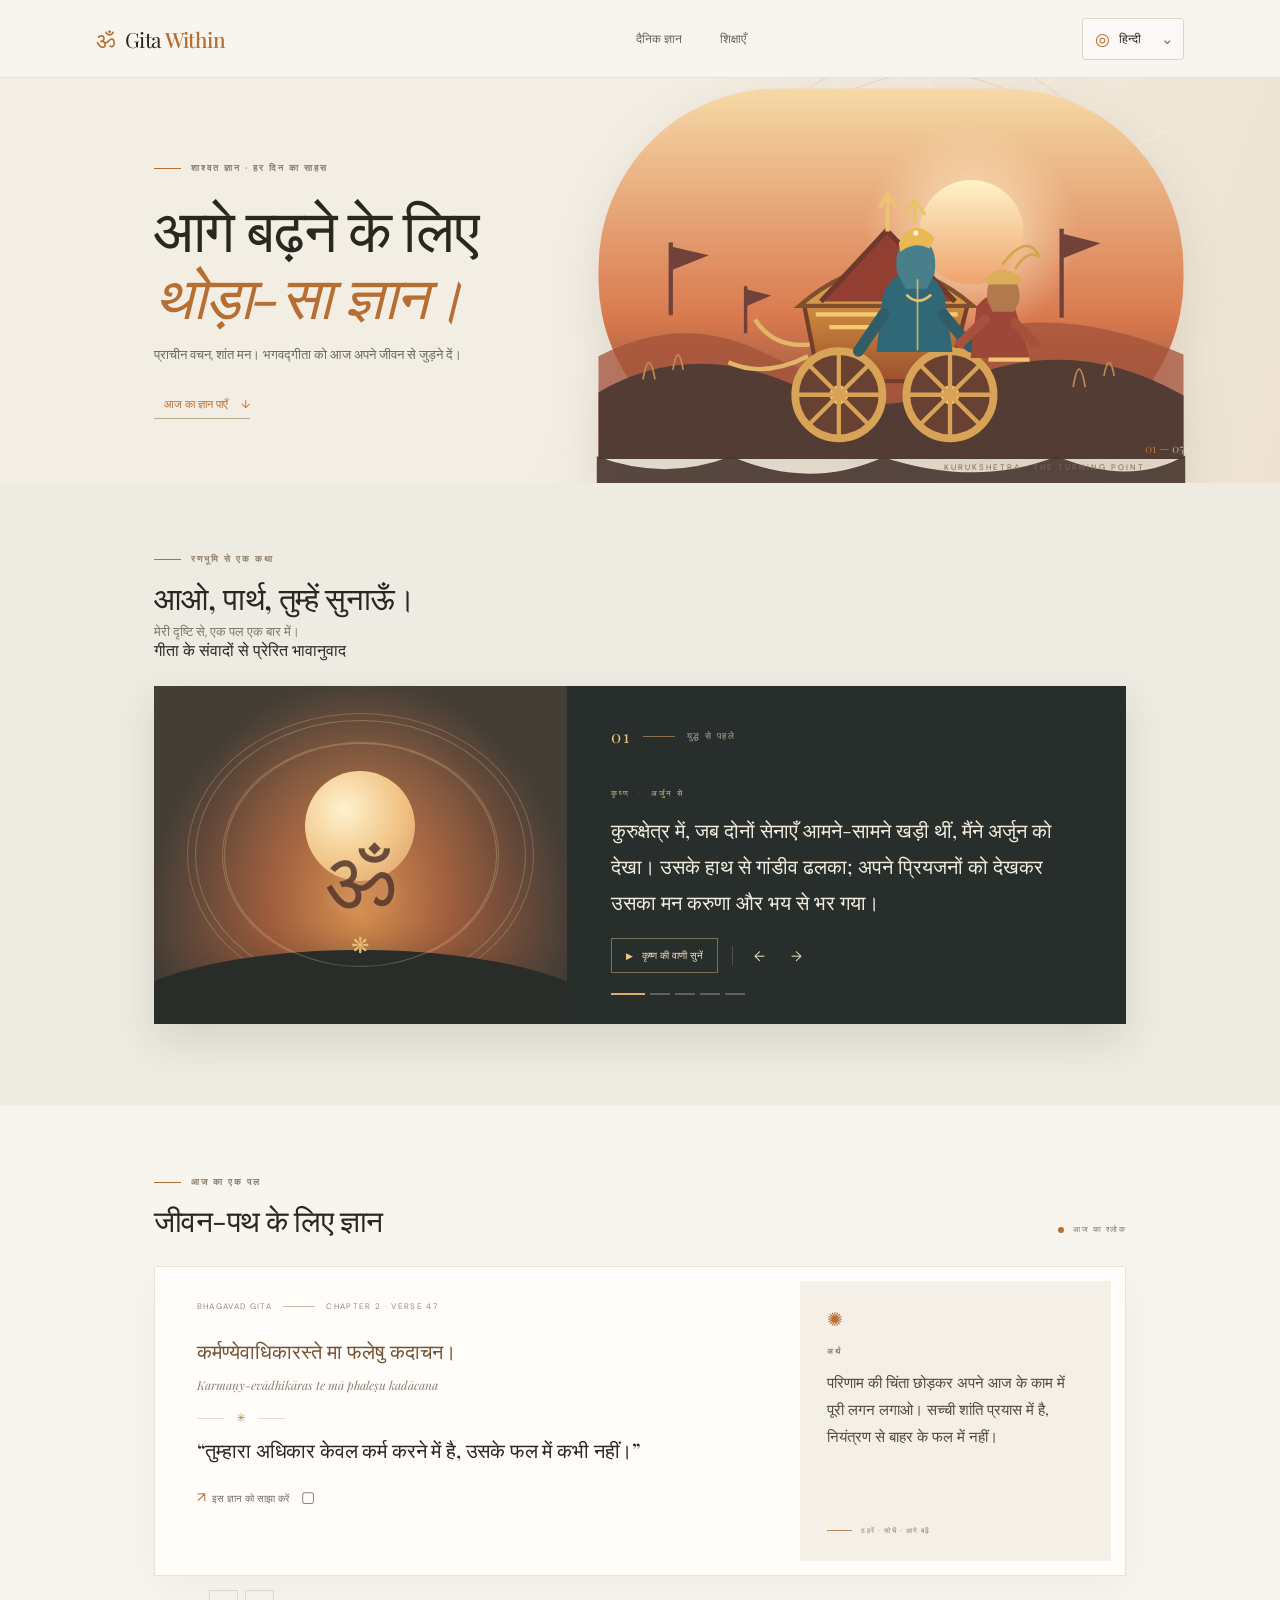
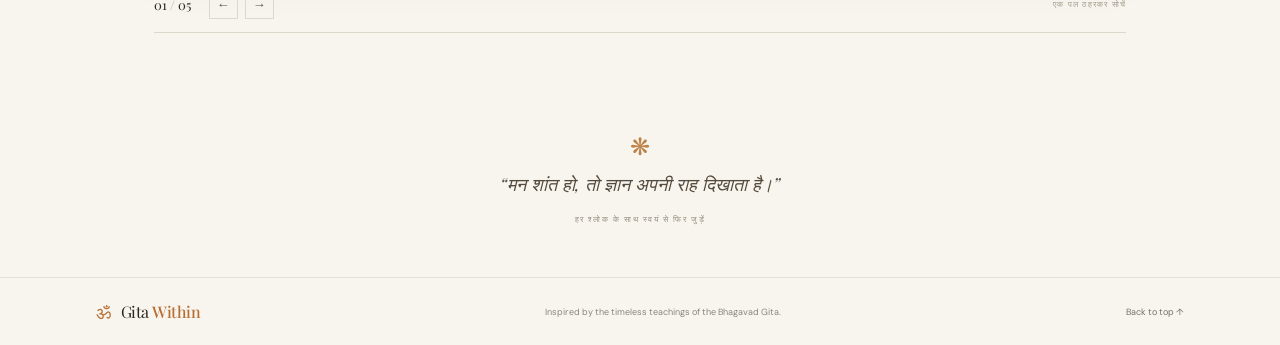
==== index.html @ e69adf7a "Gita First Commit" ====
<!doctype html>
<html lang="en">
<head>
  <meta charset="utf-8">
  <meta name="viewport" content="width=device-width, initial-scale=1">
  <meta name="theme-color" content="#f8f4ec">
  <meta name="description" content="Find timeless Bhagavad Gita wisdom and its meaning in five Indian languages.">
  <title>Gita Within — Wisdom for your day</title>
  <link rel="preconnect" href="https://fonts.googleapis.com">
  <link rel="preconnect" href="https://fonts.gstatic.com" crossorigin>
  <link href="https://fonts.googleapis.com/css2?family=DM+Sans:wght@400;500;600;700&family=Playfair+Display:wght@500;600;700&display=swap" rel="stylesheet">
  <link rel="stylesheet" href="styles.css">
  <link rel="stylesheet" href="story.css">
</head>
<body>
  <header class="topbar">
    <a class="brand" href="#home" aria-label="Gita Within home"><span class="brand-mark">ॐ</span><span>Gita <b>Within</b></span></a>
    <nav aria-label="Main navigation"><a id="nav-wisdom" href="#wisdom">Daily wisdom</a><a id="nav-teachings" href="#teachings">Teachings</a></nav>
    <label class="language-control"><span class="globe" aria-hidden="true">◎</span><span class="sr-only">Choose language</span><select id="language-select" aria-label="Choose your language"><option value="hi">हिन्दी</option><option value="bn">বাংলা</option><option value="ta">தமிழ்</option><option value="te">తెలుగు</option><option value="mr">मराठी</option></select><span class="chevron">⌄</span></label>
  </header>
  <main id="home">
    <section class="hero" aria-labelledby="hero-title">
      <div class="hero-copy"><div class="eyebrow"><span class="eyebrow-line"></span><span id="hero-eyebrow">TIMELESS WISDOM · EVERYDAY COURAGE</span></div><h1 id="hero-title">A little wisdom<br>for the <em>way forward.</em></h1><p id="hero-description">Ancient words. A clearer mind. Let the Bhagavad Gita meet you wherever you are today.</p><a class="hero-link" href="#wisdom"><span id="hero-cta">Find today’s wisdom</span> <span>↓</span></a></div>
      <div class="hero-art" aria-hidden="true">
        <svg class="battle-scene" viewBox="0 0 760 520" role="img" aria-label="An illustrated scene of Krishna guiding Arjuna's chariot on the battlefield">
          <defs><linearGradient id="sky" x2="0" y2="1"><stop stop-color="#f6d9a7"/><stop offset=".62" stop-color="#d9794e"/><stop offset="1" stop-color="#664339"/></linearGradient><linearGradient id="sunrise" x2="0" y2="1"><stop stop-color="#fff3c8"/><stop offset="1" stop-color="#eea36e"/></linearGradient><linearGradient id="cloth" x2="0" y2="1"><stop stop-color="#e2a345"/><stop offset="1" stop-color="#9c502d"/></linearGradient><radialGradient id="glow"><stop stop-color="#fff8dd" stop-opacity=".85"/><stop offset="1" stop-color="#ffe7bc" stop-opacity="0"/></radialGradient></defs>
          <circle cx="425" cy="235" r="218" fill="none" stroke="#bc8653" stroke-opacity=".25"/><circle cx="425" cy="235" r="245" fill="none" stroke="#bc8653" stroke-opacity=".22"/>
          <path class="rays" d="M426 190 80 66m349 141L185 5m250 212L296 0m138 220L424 0m7 212L568 20m-137 204L702 84" stroke="#fff1d5" stroke-opacity=".32" stroke-width="2"/>
          <rect x="38" y="35" width="684" height="433" rx="210" fill="url(#sky)"/><circle cx="474" cy="203" r="125" fill="url(#glow)"/><circle cx="474" cy="203" r="61" fill="url(#sunrise)"/>
          <path d="M38 348q100-53 198-2t190-7q129-64 296 7v122H38z" fill="#a5533a" opacity=".76"/><path d="M38 390q105-61 225-10t208-8q128-49 251 22v74H38z" fill="#533c34"/>
          <g class="distant-flags" fill="#70423a"><path d="M120 300v-85h5v85zm4-80 43 10-43 17zm453 83v-104h5v104zm5-98 43 11-43 17zM208 321v-55h4v55zm4-51 28 7-28 12z"/><path d="M90 375q7-39 14 0m21-11q6-35 12 0m456 20q7-42 14 0m22-13q6-31 12 0" stroke="#c08a57" stroke-width="2" fill="none"/></g>
          <!-- chariot -->
          <g class="chariot">
            <path d="M278 286q87-63 192 0l-23 91H296z" fill="url(#cloth)" stroke="#733e2a" stroke-width="5"/><path d="M273 289q100-88 203 0z" fill="#d69a4d" stroke="#80502e" stroke-width="5"/><path d="m298 284 77-83 80 83" fill="#923f31" stroke="#6f392e" stroke-width="6"/><path d="M376 202v-40m-9 12 9-15 10 15" stroke="#edc273" stroke-width="5" fill="none"/><path d="M292 299h166m-150 15h134" stroke="#f4cb74" stroke-width="5"/>
            <circle cx="319" cy="393" r="51" fill="#684133" stroke="#d9a357" stroke-width="9"/><circle cx="319" cy="393" r="11" fill="#e9c178"/><path d="M319 345v96m-48-48h96m-82-34 68 68m0-68-68 68" stroke="#d9a357" stroke-width="5"/>
            <circle cx="449" cy="393" r="51" fill="#684133" stroke="#d9a357" stroke-width="9"/><circle cx="449" cy="393" r="11" fill="#e9c178"/><path d="M449 345v96m-48-48h96m-82-34 68 68m0-68-68 68" stroke="#d9a357" stroke-width="5"/>
            <path d="M285 334q-42 5-64-29m62 43q-52 26-93 7" fill="none" stroke="#e3b568" stroke-width="5"/>
          </g>
          <!-- Krishna, the charioteer -->
          <g class="krishna-figure">
            <path d="M370 280q8-29 35-31 31 2 38 31l9 63h-89z" fill="#316877"/><path d="m372 298-30 44m99-43 32 38" stroke="#315d68" stroke-width="13" stroke-linecap="round"/><path d="M387 250q-5-37 20-41 29 3 24 42l-9 18h-25z" fill="#487f8a"/><path d="M389 216q18-33 42-6l-6 12q-18-9-34 4z" fill="#e9b954"/><circle cx="409" cy="204" r="3" fill="#fff2ce"/><path d="M408 194v-27m-11 16 11-18 12 18" fill="none" stroke="#e8c56b" stroke-width="4"/>
            <path d="M398 276q13 14 29 0" fill="none" stroke="#e8bf6b" stroke-width="3"/><path d="M411 258v83" stroke="#e8c56b" stroke-width="2" opacity=".8"/>
          </g>
          <!-- Arjuna listening -->
          <g class="arjuna-figure"><path d="M480 290q19-25 43-5l19 65h-69z" fill="#9c4737"/><path d="m490 305-29 28m64-24 24 25" stroke="#a5513e" stroke-width="11" stroke-linecap="round"/><path d="M493 284q-4-29 17-32 23 3 20 32l-6 12h-25z" fill="#b2784e"/><path d="M491 256q20-18 42 0l-4 8h-37z" fill="#ddae59"/><path d="M494 352h48" stroke="#edc36d" stroke-width="5"/><path d="M510 241q29-39 44-9-14-10-29 14" fill="none" stroke="#d0a451" stroke-width="3"/></g>
          <path d="M36 465q80 30 157 0 92 40 178 1 111 36 203-1 86 36 150-1v34H36z" fill="#47362f" opacity=".9"/>
        </svg>
        <div class="art-caption">KURUKSHETRA · THE TURNING POINT</div>
      </div>
      <div class="hero-number" aria-hidden="true">01 <span>— 05</span></div>
    </section>
    <section class="story-section" id="krishna-story" aria-labelledby="story-title">
      <div class="story-heading"><div class="eyebrow"><span class="eyebrow-line"></span><span id="story-eyebrow">A STORY FROM THE BATTLEFIELD</span></div><h2 id="story-title">Let me tell you, Arjuna.</h2><p id="story-intro">In my own voice, a moment at a time.</p><span id="story-adapted" class="story-adapted">AN ADAPTED RETELLING INSPIRED BY THE GITA</span></div>
      <div class="story-card">
        <div class="story-art" aria-hidden="true"><div class="story-orbit orbit-a"></div><div class="story-orbit orbit-b"></div><div class="story-sun"></div><div class="story-om">ॐ</div><div class="story-land"></div><span class="story-chariot-mark">❋</span></div>
        <div class="story-content"><div class="story-step"><span id="story-step-count">01</span><span class="story-step-line"></span><span id="story-chapter">BEFORE THE BATTLE</span></div><div id="story-speaker" class="story-speaker">KRISHNA <span>·</span> TO ARJUNA</div><p id="story-text" class="story-text"></p><div class="story-controls"><button id="story-play" type="button"><span id="story-play-icon" aria-hidden="true">▶</span><span id="story-play-label">Listen to Krishna</span></button><span class="story-control-divider"></span><button id="story-prev" type="button" aria-label="Previous story chapter">←</button><button id="story-next" type="button" aria-label="Next story chapter">→</button></div><div class="story-progress" aria-label="Story progress"><span class="active"></span><span></span><span></span><span></span><span></span></div></div>
      </div>
    </section>
    <section id="wisdom" class="daily-section">
      <div class="section-heading"><div><div class="eyebrow"><span class="eyebrow-line"></span><span id="daily-eyebrow">YOUR DAILY PAUSE</span></div><h2 id="daily-title">Wisdom to carry with you</h2></div><div class="date-chip"><span class="date-dot"></span><span id="today-label">TODAY’S VERSE</span></div></div>
      <article class="quote-card" aria-live="polite">
        <div class="quote-left"><div class="chapter-label"><span>BHAGAVAD GITA</span><span class="chapter-rule"></span><span id="verse-ref">CHAPTER 2 · VERSE 47</span></div><div class="sanskrit" id="sanskrit-text" lang="sa"></div><div class="transliteration" id="transliteration"></div><div class="quote-divider"><span>✳</span></div><blockquote id="quote-text"></blockquote><div class="quote-actions"><button id="share-button" class="share-button" type="button"><span aria-hidden="true">↗</span><span id="share-label">Share this wisdom</span></button><button id="copy-button" class="copy-button" type="button" aria-label="Copy quote" title="Copy quote">▢</button><span id="copy-status" class="sr-only" aria-live="polite"></span></div></div>
        <aside class="meaning-panel"><span class="meaning-icon" aria-hidden="true">✺</span><div class="meaning-label" id="meaning-label">THE MEANING</div><p id="meaning-text"></p><div class="meaning-foot"><span class="foot-rule"></span><span>REFLECT · RESET · RISE</span></div></aside>
      </article>
      <div class="quote-navigation"><span id="verse-count">01 <i>/</i> 05</span><div class="nav-buttons"><button id="prev-button" type="button" aria-label="Previous verse">←</button><button id="next-button" type="button" aria-label="Next verse">→</button></div><span class="nav-hint">TAKE A MOMENT TO REFLECT</span></div>
    </section>
    <section id="teachings" class="closing"><div class="closing-symbol" aria-hidden="true">❋</div><p id="closing-quote">“When the mind is still, wisdom finds its voice.”</p><span id="closing-caption">RETURN TO YOURSELF, ONE VERSE AT A TIME</span></section>
  </main>
  <footer><a class="brand footer-brand" href="#home"><span class="brand-mark">ॐ</span><span>Gita <b>Within</b></span></a><span>Inspired by the timeless teachings of the Bhagavad Gita.</span><a href="#home">Back to top ↑</a></footer>
  <script src="app.js"></script>
  <script src="story.js"></script>
</body>
</html>
---- styles.css ----
:root{--paper:#f8f5ef;--ink:#29271f;--muted:#77746c;--saffron:#b66e32;--line:#ded8cc;--serif:'Playfair Display',Georgia,serif;--sans:'DM Sans',Arial,sans-serif}*{box-sizing:border-box}html{scroll-behavior:smooth}body{margin:0;background:var(--paper);color:var(--ink);font-family:var(--sans);-webkit-font-smoothing:antialiased}.topbar{height:78px;border-bottom:1px solid rgba(54,48,37,.1);padding:0 7.5%;display:flex;align-items:center;justify-content:space-between}.brand{display:flex;align-items:center;gap:10px;color:var(--ink);text-decoration:none;font-family:var(--serif);font-size:21px;letter-spacing:-.5px}.brand b{font-weight:500;color:var(--saffron)}.brand-mark{font-size:23px;color:var(--saffron)}nav{display:flex;gap:38px;margin-left:75px}nav a,.footer-brand+a{font-size:12px;color:#656158;text-decoration:none}nav a:hover,.footer-brand+a:hover{color:var(--saffron)}.language-control{display:flex;align-items:center;gap:9px;border:1px solid #dcd6ca;background:#fbf9f5;padding:9px 12px;border-radius:3px;color:var(--saffron);position:relative}.language-control select{appearance:none;border:0;outline:0;background:transparent;color:var(--ink);font:500 12px var(--sans);padding-right:16px;cursor:pointer}.chevron{position:absolute;right:9px;pointer-events:none;font-size:15px;color:var(--muted)}.globe{font-size:17px}.hero{position:relative;min-height:405px;padding:78px 12% 64px;display:flex;align-items:center;overflow:hidden;background:#f3eee4}.hero-copy{position:relative;z-index:2;max-width:470px}.eyebrow{font-size:9px;letter-spacing:2px;font-weight:700;color:#897d69;display:flex;align-items:center;gap:10px}.eyebrow-line{height:1px;width:27px;background:var(--saffron)}h1{font:500 clamp(40px,5vw,59px)/1.14 var(--serif);letter-spacing:-1.6px;margin:20px 0 14px}h1 em{color:var(--saffron);font-weight:500}.hero-copy>p{font-size:13px;line-height:1.85;color:#6b685f;max-width:375px;margin:0 0 25px}.hero-link{font-size:11px;color:var(--ink);text-decoration:none;border-bottom:1px solid #b7a990;padding-bottom:7px}.hero-link span{color:var(--saffron);margin-left:10px}.hero-art{position:absolute;width:390px;height:390px;right:14%;top:8px}.sun{position:absolute;width:205px;height:205px;border-radius:50%;background:#e6cba5;right:75px;top:68px}.circle{position:absolute;border:1px solid rgba(166,117,60,.34);border-radius:50%}.circle-one{width:295px;height:295px;right:30px;top:23px}.circle-two{width:350px;height:350px;right:3px;top:-5px}.lotus{position:absolute;right:135px;top:122px;font-size:95px;color:#a96836;opacity:.86}.art-caption{position:absolute;right:76px;bottom:23px;font-size:8px;letter-spacing:2px;color:#8c806e}.hero-number{position:absolute;right:7.5%;bottom:27px;font:12px var(--serif);color:var(--saffron)}.hero-number span{color:#aaa292}.daily-section{padding:70px 12% 60px}.section-heading{display:flex;justify-content:space-between;align-items:end;margin-bottom:26px}.section-heading h2{font:500 30px var(--serif);letter-spacing:-.5px;margin:12px 0 0}.date-chip{display:flex;align-items:center;gap:9px;font-size:8px;letter-spacing:1.5px;color:#7a766d;margin-bottom:5px}.date-dot{width:6px;height:6px;background:var(--saffron);border-radius:50%}.quote-card{display:grid;grid-template-columns:1.55fr .78fr;background:#fffdf9;border:1px solid #e9e3d8;box-shadow:0 12px 38px rgba(54,43,26,.045);min-height:310px}.quote-left{padding:34px 42px 23px}.chapter-label{display:flex;align-items:center;gap:11px;color:#948a79;font-size:8px;letter-spacing:1.35px}.chapter-rule{height:1px;width:32px;background:#c7bca9}.sanskrit{font:20px/1.9 var(--serif);color:#725234;margin-top:21px}.transliteration{font:italic 12px/1.7 var(--serif);color:#888074;margin-top:5px}.quote-divider{display:flex;align-items:center;gap:12px;color:#bd8a54;font-size:12px;margin:15px 0 8px}.quote-divider:before,.quote-divider:after{content:"";width:27px;height:1px;background:#e7dfd3}blockquote{font:500 20px/1.55 var(--serif);letter-spacing:-.15px;margin:0;max-width:590px}.quote-actions{display:flex;align-items:center;gap:12px;margin-top:22px}.share-button,.copy-button{border:0;background:transparent;color:#746e63;font:10px var(--sans);padding:0;cursor:pointer}.share-button span:first-child{font-size:14px;color:var(--saffron);margin-right:6px}.copy-button{font-size:15px}.share-button:hover,.copy-button:hover{color:var(--saffron)}.meaning-panel{background:#f4f0e7;margin:14px 14px 14px 0;padding:26px 27px;display:flex;flex-direction:column;align-items:flex-start}.meaning-icon{color:var(--saffron);font-size:19px}.meaning-label{font-size:8px;letter-spacing:1.8px;color:#8a7d69;margin-top:14px;font-weight:700}.meaning-panel p{font:15px/1.8 var(--serif);color:#504a3e;margin:12px 0 auto}.meaning-foot{display:flex;align-items:center;gap:9px;font-size:7px;letter-spacing:1.2px;color:#8e826f;margin-top:20px}.foot-rule{width:25px;height:1px;background:#b88754}.quote-navigation{height:57px;display:flex;align-items:center;gap:18px;border-bottom:1px solid var(--line);color:#746e63;font-size:10px}.quote-navigation>span:first-child{font:13px var(--serif);color:var(--ink)}.quote-navigation i{font-style:normal;color:#b0a797}.nav-buttons{display:flex;gap:7px}.nav-buttons button{border:1px solid #ded7cb;background:transparent;width:29px;height:29px;color:#5f5a50;cursor:pointer}.nav-buttons button:hover{background:#eee7dc;color:var(--saffron)}.nav-hint{margin-left:auto;font-size:8px;letter-spacing:1.25px;color:#a39a8b}.closing{text-align:center;padding:38px 20px 50px}.closing-symbol{color:#bd8247;font-size:24px}.closing p{font:italic 18px var(--serif);color:#544b3d;margin:10px 0}.closing>span{font-size:8px;letter-spacing:1.6px;color:#978d7d}footer{min-height:68px;border-top:1px solid rgba(54,48,37,.1);padding:15px 7.5%;display:flex;align-items:center;justify-content:space-between;color:#8a857b;font-size:9px}.footer-brand{font-size:16px}.footer-brand .brand-mark{font-size:18px}footer>a:last-child{color:#777168;text-decoration:none}.sr-only{position:absolute;width:1px;height:1px;padding:0;margin:-1px;overflow:hidden;clip:rect(0,0,0,0);white-space:nowrap;border:0}
@media(max-width:800px){.hero{padding-left:8%;min-height:385px}.hero-art{right:-68px;opacity:.42}.hero-copy{max-width:440px}.daily-section{padding:58px 7% 44px}.topbar{padding:0 6%}.quote-card{grid-template-columns:1fr}.meaning-panel{margin:0 14px 14px;min-height:190px}.quote-left{padding:30px}.section-heading h2{font-size:26px}}@media(max-width:520px){.topbar{height:66px}.brand{font-size:18px}nav{display:none}.language-control{padding:8px}.hero{min-height:370px;padding:63px 7% 60px}.hero-art{right:-175px;top:10px;opacity:.25}.hero-number{right:7%;bottom:20px}.hero-copy>p{max-width:290px}.daily-section{padding:48px 5% 35px}.section-heading{align-items:flex-start;gap:15px}.section-heading h2{font-size:23px;line-height:1.2;max-width:245px}.date-chip{font-size:7px;white-space:nowrap;margin-top:5px}.quote-left{padding:25px 22px 22px}.chapter-label{font-size:7px;gap:8px}.sanskrit{font-size:18px}blockquote{font-size:18px}.meaning-panel{padding:23px;min-height:180px}.nav-hint{display:none}.quote-navigation{justify-content:space-between}.closing p{font-size:16px}footer{gap:12px;flex-wrap:wrap}footer>span{order:3;width:100%;text-align:center}}
---- story.css ----
.hero-art{width:min(54vw,650px);height:auto;aspect-ratio:760/520;right:5%;top:50%;transform:translateY(-50%);opacity:1}.battle-scene{display:block;width:100%;height:100%;overflow:visible;filter:drop-shadow(0 18px 24px rgba(70,49,34,.12))}.rays{transform-origin:474px 203px;animation:ray-turn 70s linear infinite}.chariot{animation:chariot-sway 5s ease-in-out infinite}.krishna-figure{animation:figure-breathe 4s ease-in-out infinite}.art-caption{right:11%;bottom:7%;color:#7f6754}.hero{background:linear-gradient(110deg,#f3eee4 0%,#f3eee4 44%,#eee3d2 100%)}
.story-section{padding:70px 12% 82px;background:#eeebe2}.story-heading{margin-bottom:25px}.story-heading h2{font:500 31px var(--serif);letter-spacing:-.6px;margin:11px 0 5px}.story-heading>p{font:13px var(--sans);color:#7e786c;margin:0}.story-card{display:grid;grid-template-columns:.85fr 1.15fr;min-height:335px;background:#272e2b;box-shadow:0 17px 40px rgba(45,39,30,.12);overflow:hidden}.story-art{position:relative;min-height:335px;overflow:hidden;background:radial-gradient(ellipse at 50% 68%,#d28a4d 0%,#9e5c3d 30%,#453e37 72%);display:grid;place-items:center}.story-art:before,.story-art:after{content:"";position:absolute;inset:10%;border:1px solid rgba(255,225,178,.26);border-radius:50%;animation:story-orbit 22s linear infinite}.story-art:after{inset:17%;animation-direction:reverse;animation-duration:29s}.story-orbit{position:absolute;border:1px solid rgba(255,225,178,.23);border-radius:50%;width:84%;height:84%}.orbit-a{animation:story-orbit 35s linear infinite}.orbit-b{width:67%;height:67%;animation:story-orbit 28s linear infinite reverse}.story-sun{position:absolute;top:25%;left:calc(50% - 55px);width:110px;height:110px;border-radius:50%;background:radial-gradient(circle at 35% 35%,#fff2cf 0,#f1c587 55%,#db9963 100%);box-shadow:0 0 80px 35px rgba(247,186,109,.2);animation:sun-breathe 6s ease-in-out infinite}.story-om{z-index:2;color:rgba(81,53,43,.84);font:84px var(--serif);text-shadow:0 2px 14px rgba(255,242,207,.2);margin-top:35px}.story-land{position:absolute;bottom:-20%;left:-10%;width:120%;height:42%;border-radius:50% 50% 0 0;background:#292d29;box-shadow:0 -5px 24px rgba(39,45,39,.2)}.story-chariot-mark{position:absolute;z-index:2;bottom:19%;font-size:22px;color:#e6bb74;animation:figure-breathe 5s ease-in-out infinite}.story-content{padding:39px 44px 29px;color:#f7f0e3;display:flex;flex-direction:column;align-items:flex-start}.story-step{width:100%;display:flex;align-items:center;gap:12px;color:#d4aa6e;font-size:9px;letter-spacing:1.8px}.story-step>span:first-child{font:17px var(--serif);color:#efc681}.story-step-line{width:32px;height:1px;background:#8c7049}.story-step>span:last-child{color:#b3a897}.story-speaker{font-size:8px;letter-spacing:1.8px;color:#dcb679;margin-top:41px}.story-speaker span{color:#796b56;margin:0 5px}.story-text{font:20px/1.8 var(--serif);color:#f4eddf;margin:13px 0 18px;max-width:520px;transition:opacity .18s ease}.story-controls{display:flex;align-items:center;gap:12px;margin-top:auto}.story-controls button{background:transparent;border:0;color:#ddd1bc;cursor:pointer;font:14px var(--sans);padding:7px}.story-controls button:hover{color:#efc681}.story-controls #story-play{display:flex;align-items:center;gap:9px;border:1px solid rgba(234,201,147,.43);padding:10px 14px;color:#f3dfbd;font:10px var(--sans)}.story-controls #story-play span:first-child{font-size:9px;color:#efc681}.story-control-divider{height:19px;width:1px;background:rgba(237,221,195,.2);margin:0 2px}.story-progress{display:flex;gap:5px;margin-top:20px}.story-progress span{width:20px;height:2px;background:#625f53;transition:background .2s,width .2s}.story-progress span.active{width:34px;background:#dcae69}.story-section .eyebrow{color:#8f806a}
@keyframes ray-turn{to{transform:rotate(360deg)}}@keyframes chariot-sway{0%,100%{transform:translateY(0)}50%{transform:translateY(-3px)}}@keyframes figure-breathe{0%,100%{transform:translateY(0)}50%{transform:translateY(-2px)}}@keyframes story-orbit{to{transform:rotate(360deg)}}@keyframes sun-breathe{0%,100%{box-shadow:0 0 72px 27px rgba(247,186,109,.17)}50%{box-shadow:0 0 90px 37px rgba(247,186,109,.3)}}
@media(max-width:900px){.hero-art{width:58vw;right:-3%;opacity:.72}.story-section{padding:58px 7% 65px}.story-card{grid-template-columns:.75fr 1.25fr}.story-content{padding:33px 30px 25px}.story-text{font-size:18px}}
@media(max-width:650px){.hero-art{width:95vw;right:-38%;top:52%;opacity:.24}.art-caption{display:none}.hero-copy{z-index:2}.story-section{padding:48px 5% 52px}.story-heading h2{font-size:27px}.story-card{grid-template-columns:1fr}.story-art{min-height:195px}.story-sun{top:20%;width:91px;height:91px;left:calc(50% - 45px)}.story-om{font-size:62px;margin-top:22px}.story-chariot-mark{bottom:13%}.story-content{min-height:300px;padding:25px 23px}.story-speaker{margin-top:23px}.story-text{font-size:18px;line-height:1.7}}
@media(prefers-reduced-motion:reduce){*,*:before,*:after{scroll-behavior:auto!important;animation-duration:.01ms!important;animation-iteration-count:1!important;transition-duration:.01ms!important}}
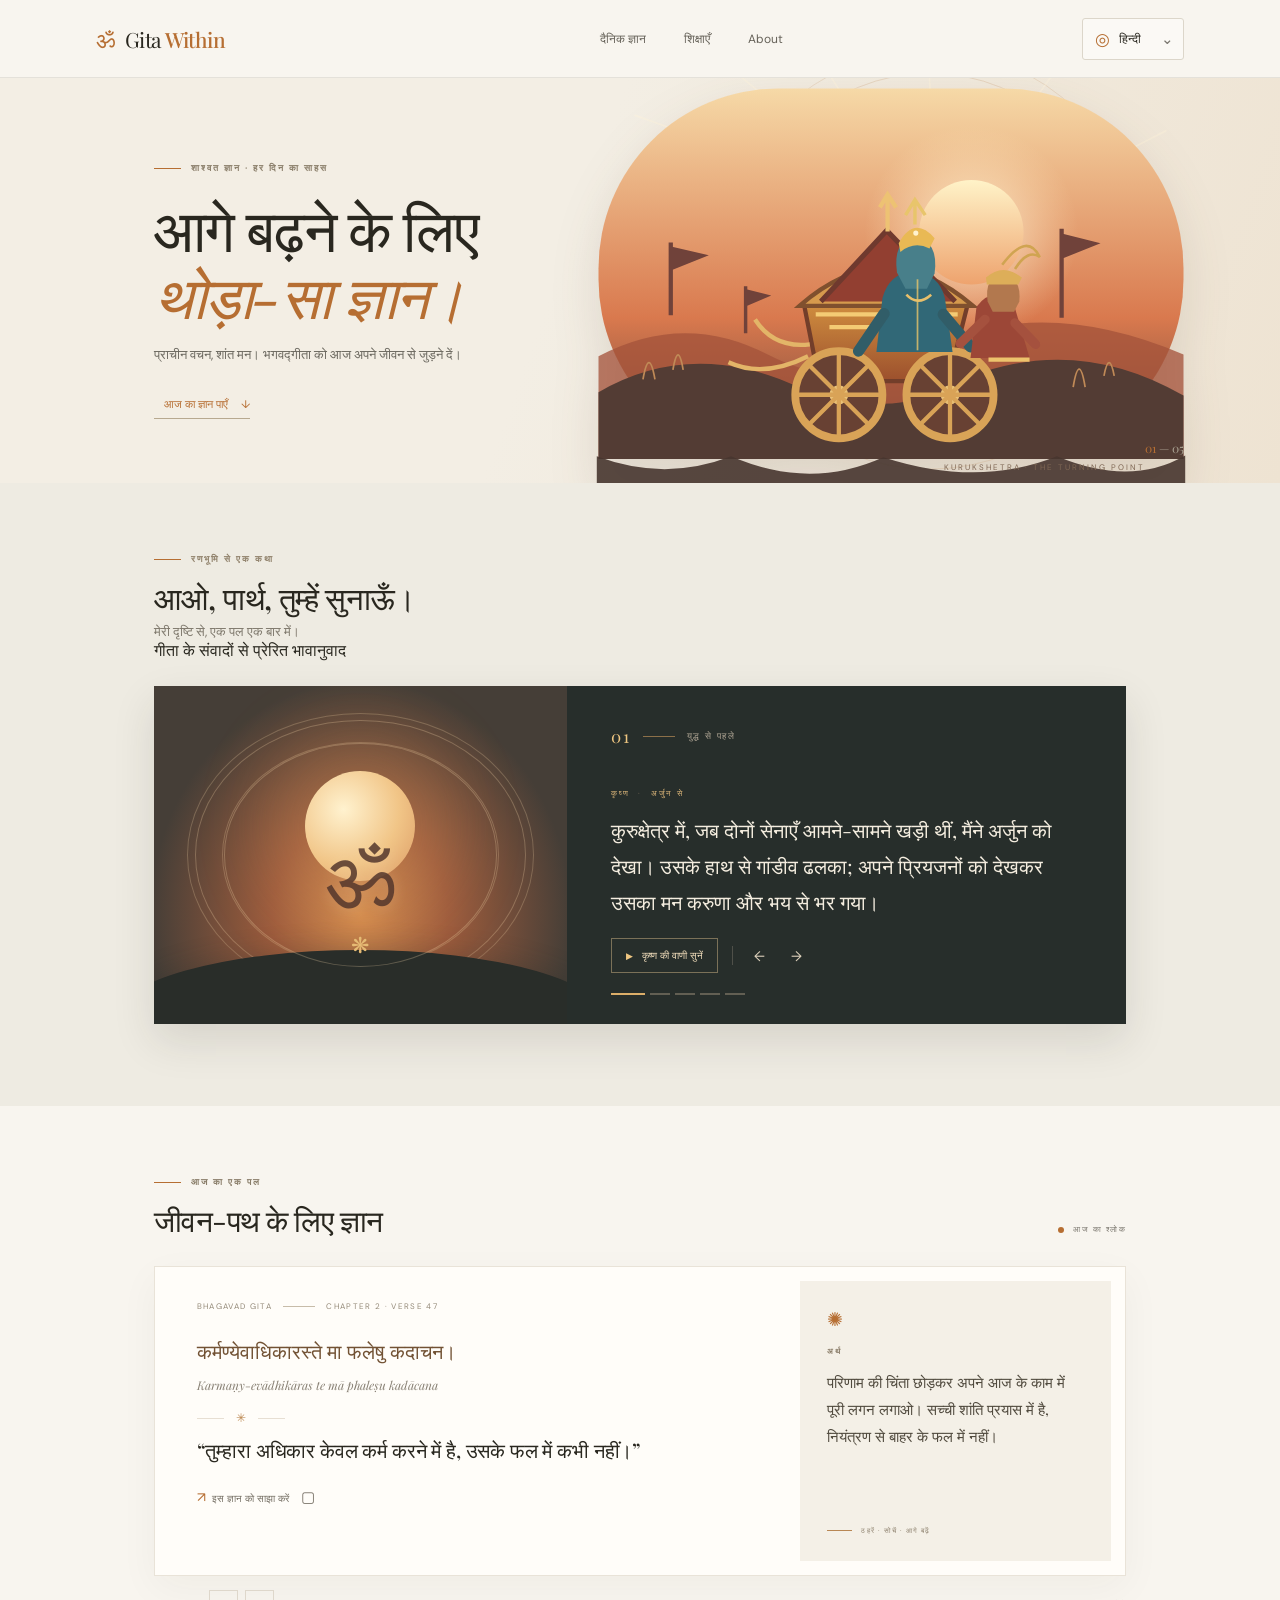
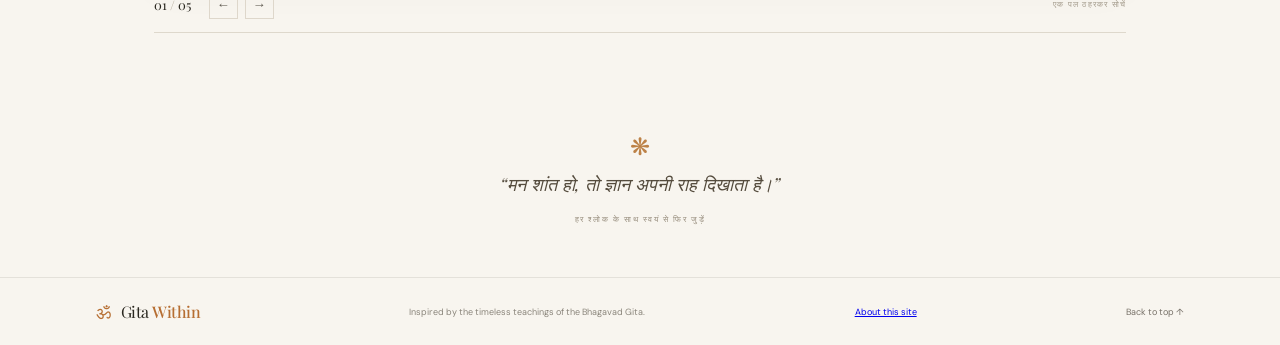
==== commit 20254879: "Added about page" ====
--- a/index.html
+++ b/index.html
@@ -15,7 +15,7 @@
 <body>
   <header class="topbar">
     <a class="brand" href="#home" aria-label="Gita Within home"><span class="brand-mark">ॐ</span><span>Gita <b>Within</b></span></a>
-    <nav aria-label="Main navigation"><a id="nav-wisdom" href="#wisdom">Daily wisdom</a><a id="nav-teachings" href="#teachings">Teachings</a></nav>
+    <nav aria-label="Main navigation"><a id="nav-wisdom" href="#wisdom">Daily wisdom</a><a id="nav-teachings" href="#teachings">Teachings</a><a href="about.html">About</a></nav>
     <label class="language-control"><span class="globe" aria-hidden="true">◎</span><span class="sr-only">Choose language</span><select id="language-select" aria-label="Choose your language"><option value="hi">हिन्दी</option><option value="bn">বাংলা</option><option value="ta">தமிழ்</option><option value="te">తెలుగు</option><option value="mr">मराठी</option></select><span class="chevron">⌄</span></label>
   </header>
   <main id="home">
@@ -66,7 +66,7 @@
     </section>
     <section id="teachings" class="closing"><div class="closing-symbol" aria-hidden="true">❋</div><p id="closing-quote">“When the mind is still, wisdom finds its voice.”</p><span id="closing-caption">RETURN TO YOURSELF, ONE VERSE AT A TIME</span></section>
   </main>
-  <footer><a class="brand footer-brand" href="#home"><span class="brand-mark">ॐ</span><span>Gita <b>Within</b></span></a><span>Inspired by the timeless teachings of the Bhagavad Gita.</span><a href="#home">Back to top ↑</a></footer>
+  <footer><a class="brand footer-brand" href="#home"><span class="brand-mark">ॐ</span><span>Gita <b>Within</b></span></a><span>Inspired by the timeless teachings of the Bhagavad Gita.</span><a href="about.html">About this site</a><a href="#home">Back to top ↑</a></footer>
   <script src="app.js"></script>
   <script src="story.js"></script>
 </body>
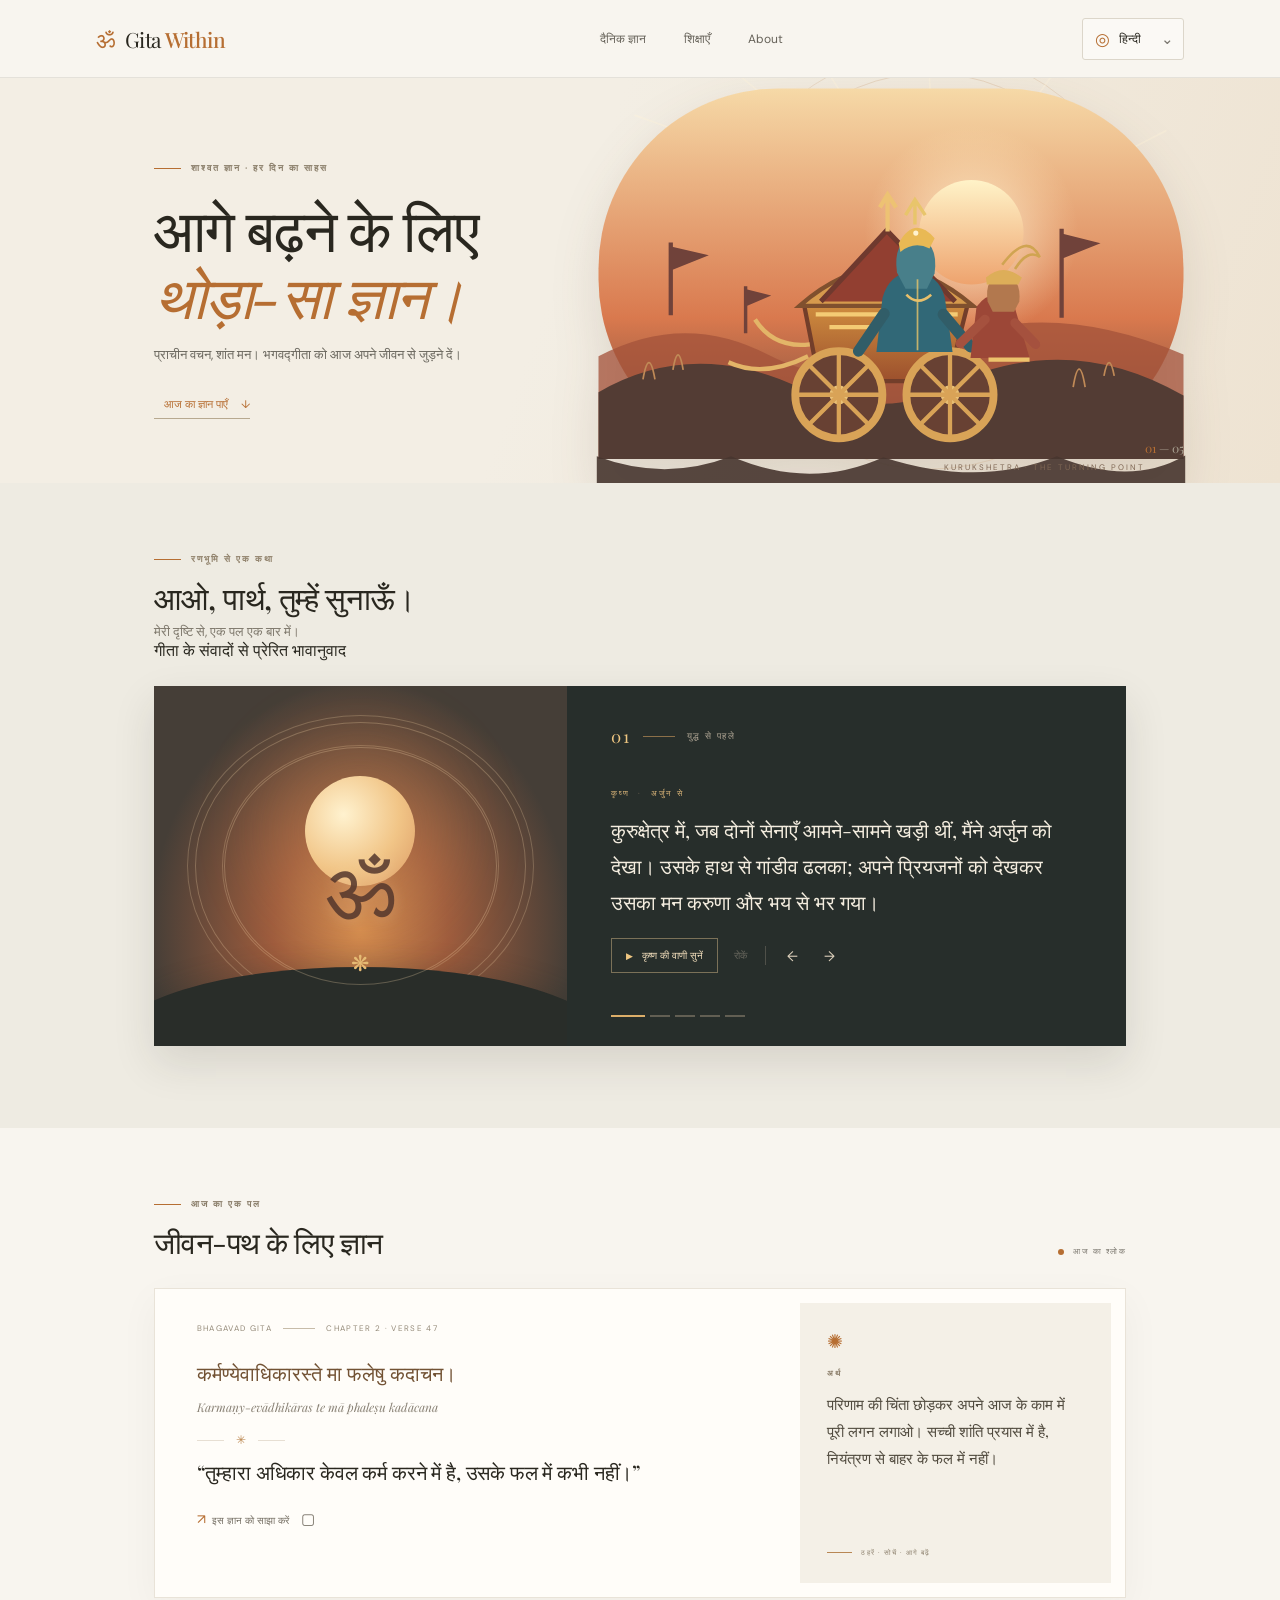
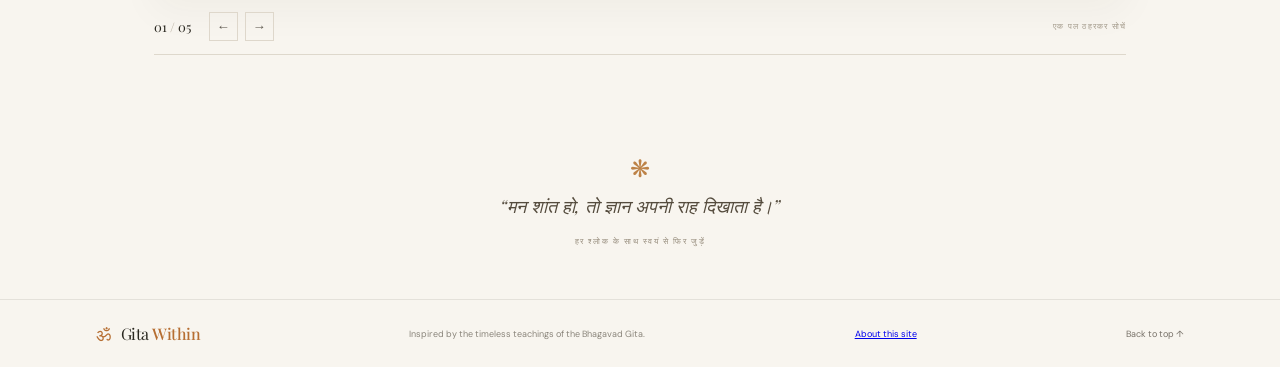
==== commit 5ab24c26: "Marathi Speech correction" ====
--- a/index.html
+++ b/index.html
@@ -53,7 +53,7 @@
       <div class="story-heading"><div class="eyebrow"><span class="eyebrow-line"></span><span id="story-eyebrow">A STORY FROM THE BATTLEFIELD</span></div><h2 id="story-title">Let me tell you, Arjuna.</h2><p id="story-intro">In my own voice, a moment at a time.</p><span id="story-adapted" class="story-adapted">AN ADAPTED RETELLING INSPIRED BY THE GITA</span></div>
       <div class="story-card">
         <div class="story-art" aria-hidden="true"><div class="story-orbit orbit-a"></div><div class="story-orbit orbit-b"></div><div class="story-sun"></div><div class="story-om">ॐ</div><div class="story-land"></div><span class="story-chariot-mark">❋</span></div>
-        <div class="story-content"><div class="story-step"><span id="story-step-count">01</span><span class="story-step-line"></span><span id="story-chapter">BEFORE THE BATTLE</span></div><div id="story-speaker" class="story-speaker">KRISHNA <span>·</span> TO ARJUNA</div><p id="story-text" class="story-text"></p><div class="story-controls"><button id="story-play" type="button"><span id="story-play-icon" aria-hidden="true">▶</span><span id="story-play-label">Listen to Krishna</span></button><span class="story-control-divider"></span><button id="story-prev" type="button" aria-label="Previous story chapter">←</button><button id="story-next" type="button" aria-label="Next story chapter">→</button></div><div class="story-progress" aria-label="Story progress"><span class="active"></span><span></span><span></span><span></span><span></span></div></div>
+        <div class="story-content"><div class="story-step"><span id="story-step-count">01</span><span class="story-step-line"></span><span id="story-chapter">BEFORE THE BATTLE</span></div><div id="story-speaker" class="story-speaker">KRISHNA <span>·</span> TO ARJUNA</div><p id="story-text" class="story-text"></p><div class="story-controls"><button id="story-play" type="button"><span id="story-play-icon" aria-hidden="true">▶</span><span id="story-play-label">Listen to Krishna</span></button><button id="story-stop" type="button" disabled>Stop</button><span class="story-control-divider"></span><button id="story-prev" type="button" aria-label="Previous story chapter">←</button><button id="story-next" type="button" aria-label="Next story chapter">→</button></div><span id="voice-status" class="voice-status" aria-live="polite"></span><div class="story-progress" aria-label="Story progress"><span class="active"></span><span></span><span></span><span></span><span></span></div></div>
       </div>
     </section>
     <section id="wisdom" class="daily-section">
--- a/story.css
+++ b/story.css
@@ -4,3 +4,4 @@
 @media(max-width:900px){.hero-art{width:58vw;right:-3%;opacity:.72}.story-section{padding:58px 7% 65px}.story-card{grid-template-columns:.75fr 1.25fr}.story-content{padding:33px 30px 25px}.story-text{font-size:18px}}
 @media(max-width:650px){.hero-art{width:95vw;right:-38%;top:52%;opacity:.24}.art-caption{display:none}.hero-copy{z-index:2}.story-section{padding:48px 5% 52px}.story-heading h2{font-size:27px}.story-card{grid-template-columns:1fr}.story-art{min-height:195px}.story-sun{top:20%;width:91px;height:91px;left:calc(50% - 45px)}.story-om{font-size:62px;margin-top:22px}.story-chariot-mark{bottom:13%}.story-content{min-height:300px;padding:25px 23px}.story-speaker{margin-top:23px}.story-text{font-size:18px;line-height:1.7}}
 @media(prefers-reduced-motion:reduce){*,*:before,*:after{scroll-behavior:auto!important;animation-duration:.01ms!important;animation-iteration-count:1!important;transition-duration:.01ms!important}}
+.story-controls #story-stop{font:10px var(--sans);color:#c9bcaa;padding:8px 4px}.story-controls #story-stop:disabled{opacity:.38;cursor:default}.voice-status{min-height:15px;margin-top:7px;color:#e1bd84;font:10px/1.45 var(--sans)}
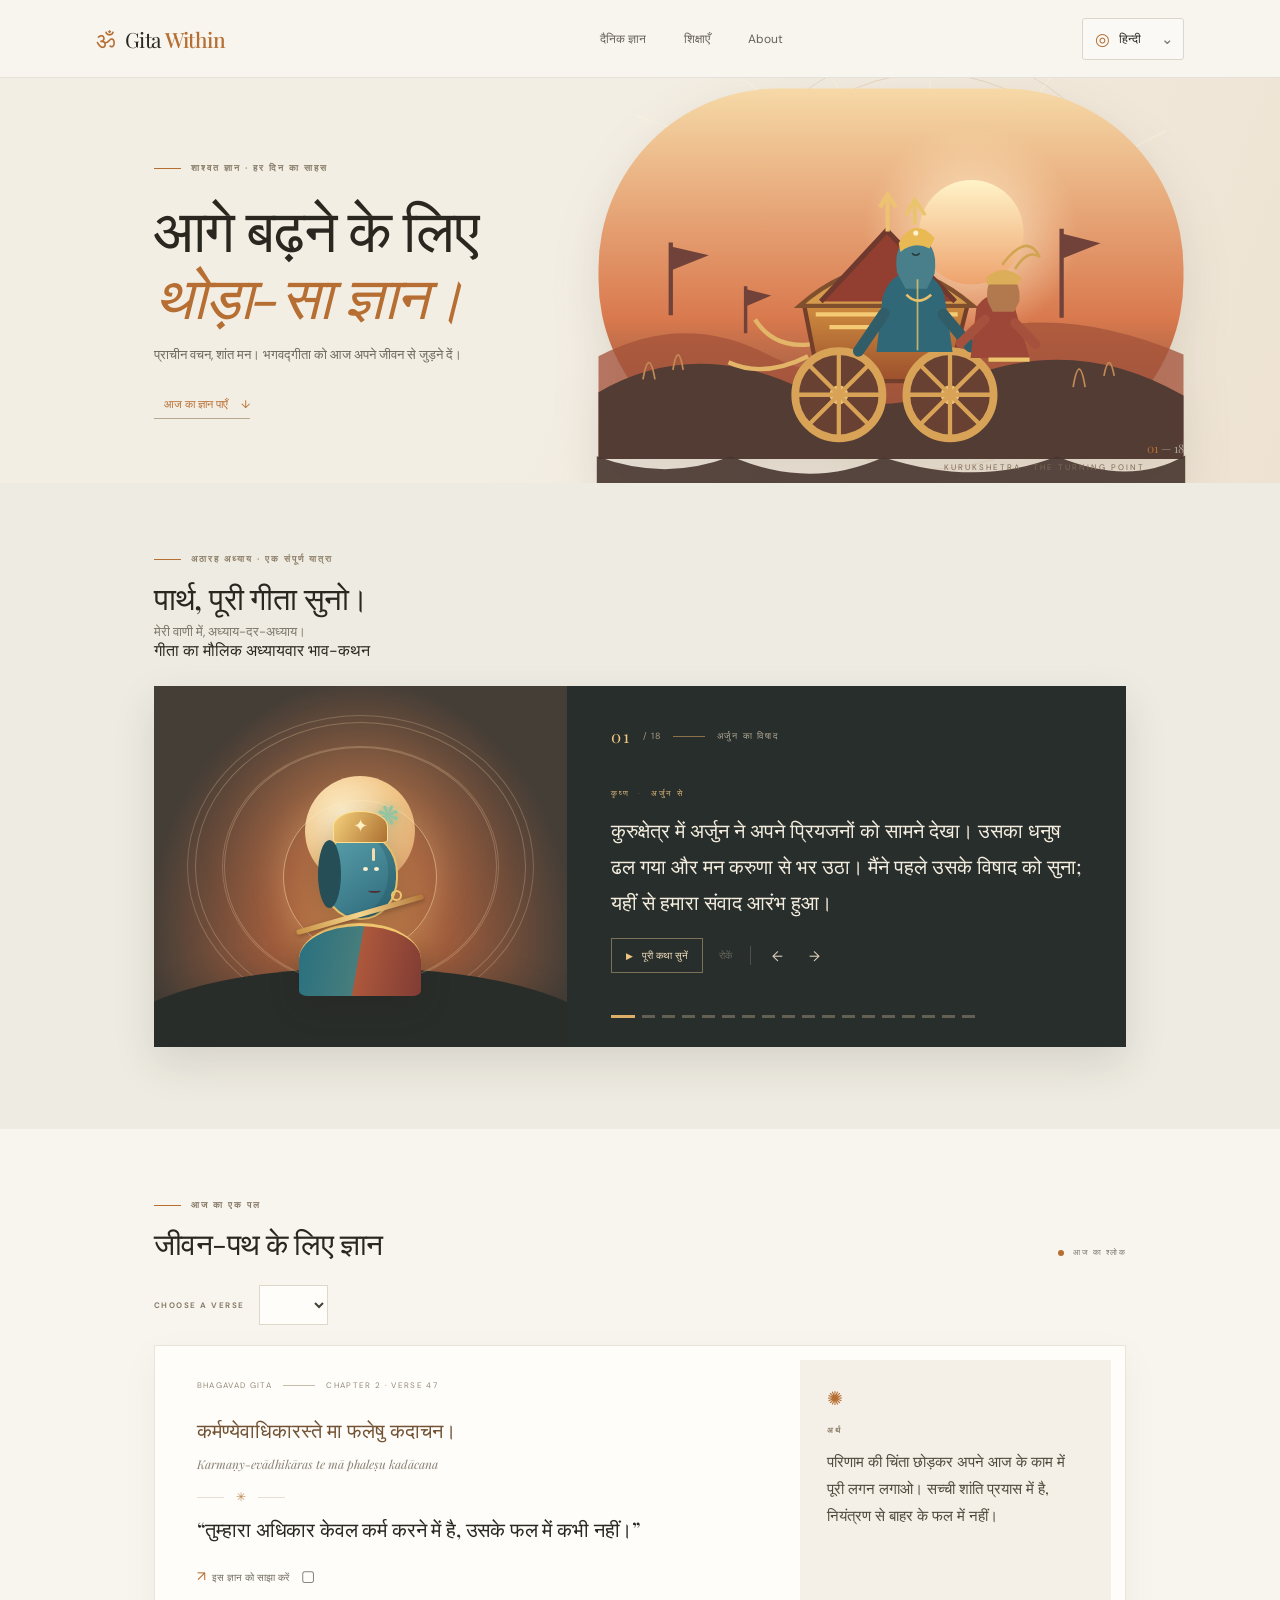
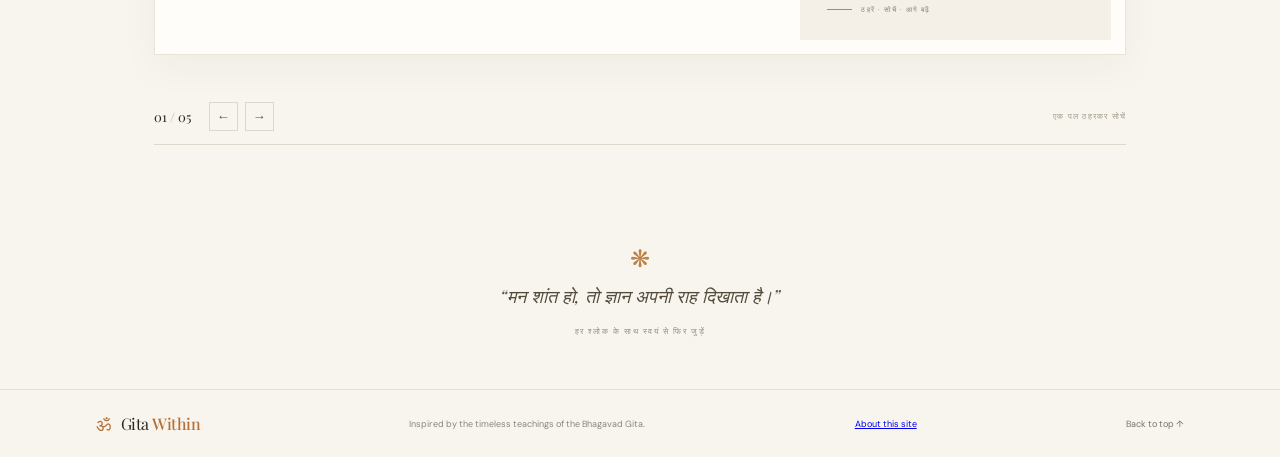
==== commit 67a2abe8: "Complete Gita added" ====
--- a/index.html
+++ b/index.html
@@ -39,7 +39,7 @@
           <!-- Krishna, the charioteer -->
           <g class="krishna-figure">
             <path d="M370 280q8-29 35-31 31 2 38 31l9 63h-89z" fill="#316877"/><path d="m372 298-30 44m99-43 32 38" stroke="#315d68" stroke-width="13" stroke-linecap="round"/><path d="M387 250q-5-37 20-41 29 3 24 42l-9 18h-25z" fill="#487f8a"/><path d="M389 216q18-33 42-6l-6 12q-18-9-34 4z" fill="#e9b954"/><circle cx="409" cy="204" r="3" fill="#fff2ce"/><path d="M408 194v-27m-11 16 11-18 12 18" fill="none" stroke="#e8c56b" stroke-width="4"/>
-            <path d="M398 276q13 14 29 0" fill="none" stroke="#e8bf6b" stroke-width="3"/><path d="M411 258v83" stroke="#e8c56b" stroke-width="2" opacity=".8"/>
+            <path d="M398 276q13 14 29 0" fill="none" stroke="#e8bf6b" stroke-width="3"/><path d="M411 258v83" stroke="#e8c56b" stroke-width="2" opacity=".8"/><path class="krishna-mouth" d="M405 228q4 4 8 0" fill="none" stroke="#263e40" stroke-width="1.7" stroke-linecap="round"/>
           </g>
           <!-- Arjuna listening -->
           <g class="arjuna-figure"><path d="M480 290q19-25 43-5l19 65h-69z" fill="#9c4737"/><path d="m490 305-29 28m64-24 24 25" stroke="#a5513e" stroke-width="11" stroke-linecap="round"/><path d="M493 284q-4-29 17-32 23 3 20 32l-6 12h-25z" fill="#b2784e"/><path d="M491 256q20-18 42 0l-4 8h-37z" fill="#ddae59"/><path d="M494 352h48" stroke="#edc36d" stroke-width="5"/><path d="M510 241q29-39 44-9-14-10-29 14" fill="none" stroke="#d0a451" stroke-width="3"/></g>
@@ -47,21 +47,23 @@
         </svg>
         <div class="art-caption">KURUKSHETRA · THE TURNING POINT</div>
       </div>
-      <div class="hero-number" aria-hidden="true">01 <span>— 05</span></div>
+      <div class="hero-number" aria-hidden="true">01 <span>— 18</span></div>
     </section>
     <section class="story-section" id="krishna-story" aria-labelledby="story-title">
       <div class="story-heading"><div class="eyebrow"><span class="eyebrow-line"></span><span id="story-eyebrow">A STORY FROM THE BATTLEFIELD</span></div><h2 id="story-title">Let me tell you, Arjuna.</h2><p id="story-intro">In my own voice, a moment at a time.</p><span id="story-adapted" class="story-adapted">AN ADAPTED RETELLING INSPIRED BY THE GITA</span></div>
       <div class="story-card">
-        <div class="story-art" aria-hidden="true"><div class="story-orbit orbit-a"></div><div class="story-orbit orbit-b"></div><div class="story-sun"></div><div class="story-om">ॐ</div><div class="story-land"></div><span class="story-chariot-mark">❋</span></div>
-        <div class="story-content"><div class="story-step"><span id="story-step-count">01</span><span class="story-step-line"></span><span id="story-chapter">BEFORE THE BATTLE</span></div><div id="story-speaker" class="story-speaker">KRISHNA <span>·</span> TO ARJUNA</div><p id="story-text" class="story-text"></p><div class="story-controls"><button id="story-play" type="button"><span id="story-play-icon" aria-hidden="true">▶</span><span id="story-play-label">Listen to Krishna</span></button><button id="story-stop" type="button" disabled>Stop</button><span class="story-control-divider"></span><button id="story-prev" type="button" aria-label="Previous story chapter">←</button><button id="story-next" type="button" aria-label="Next story chapter">→</button></div><span id="voice-status" class="voice-status" aria-live="polite"></span><div class="story-progress" aria-label="Story progress"><span class="active"></span><span></span><span></span><span></span><span></span></div></div>
+        <div class="story-art" aria-hidden="true"><div class="story-orbit orbit-a"></div><div class="story-orbit orbit-b"></div><div class="story-sun"></div><div class="krishna-avatar"><span class="avatar-aura"></span><span class="avatar-peacock">❋</span><span class="avatar-crown">✦</span><span class="avatar-face"><i class="avatar-eye"></i><b class="avatar-tilak"></b><i class="avatar-mouth"></i><i class="avatar-earring"></i></span><span class="avatar-shoulders"></span><span class="avatar-flute"></span></div><div class="story-land"></div><span class="story-chariot-mark">❋</span></div>
+        <div class="story-content"><div class="story-step"><span id="story-step-count">01</span><span id="story-total" class="story-total">/ 18</span><span class="story-step-line"></span><span id="story-chapter">BEFORE THE BATTLE</span></div><div id="story-speaker" class="story-speaker">KRISHNA <span>·</span> TO ARJUNA</div><p id="story-text" class="story-text"></p><div class="story-controls"><button id="story-play" type="button"><span id="story-play-icon" aria-hidden="true">▶</span><span id="story-play-label">Listen to Krishna</span></button><button id="story-stop" type="button" disabled>Stop</button><span class="story-control-divider"></span><button id="story-prev" type="button" aria-label="Previous story chapter">←</button><button id="story-next" type="button" aria-label="Next story chapter">→</button></div><span id="voice-status" class="voice-status" aria-live="polite"></span><div class="story-progress" id="story-progress" aria-label="Story progress"></div></div>
       </div>
     </section>
     <section id="wisdom" class="daily-section">
-      <div class="section-heading"><div><div class="eyebrow"><span class="eyebrow-line"></span><span id="daily-eyebrow">YOUR DAILY PAUSE</span></div><h2 id="daily-title">Wisdom to carry with you</h2></div><div class="date-chip"><span class="date-dot"></span><span id="today-label">TODAY’S VERSE</span></div></div>
+      <div class="section-heading"><div><div class="eyebrow"><span class="eyebrow-line"></span><span id="daily-eyebrow">YOUR DAILY PAUSE</span></div><h2 id="daily-title">Five verses for today</h2></div><div class="date-chip"><span class="date-dot"></span><span id="today-label">TODAY · 5 VERSES</span></div></div>
+      <label class="quote-picker"><span id="quote-picker-label">CHOOSE A VERSE</span><select id="quote-selector" aria-label="Choose a Bhagavad Gita verse"></select></label>
       <article class="quote-card" aria-live="polite">
         <div class="quote-left"><div class="chapter-label"><span>BHAGAVAD GITA</span><span class="chapter-rule"></span><span id="verse-ref">CHAPTER 2 · VERSE 47</span></div><div class="sanskrit" id="sanskrit-text" lang="sa"></div><div class="transliteration" id="transliteration"></div><div class="quote-divider"><span>✳</span></div><blockquote id="quote-text"></blockquote><div class="quote-actions"><button id="share-button" class="share-button" type="button"><span aria-hidden="true">↗</span><span id="share-label">Share this wisdom</span></button><button id="copy-button" class="copy-button" type="button" aria-label="Copy quote" title="Copy quote">▢</button><span id="copy-status" class="sr-only" aria-live="polite"></span></div></div>
         <aside class="meaning-panel"><span class="meaning-icon" aria-hidden="true">✺</span><div class="meaning-label" id="meaning-label">THE MEANING</div><p id="meaning-text"></p><div class="meaning-foot"><span class="foot-rule"></span><span>REFLECT · RESET · RISE</span></div></aside>
       </article>
+      <div id="daily-quotes-grid" class="daily-quotes-grid" aria-label="Today’s five Bhagavad Gita verses"></div>
       <div class="quote-navigation"><span id="verse-count">01 <i>/</i> 05</span><div class="nav-buttons"><button id="prev-button" type="button" aria-label="Previous verse">←</button><button id="next-button" type="button" aria-label="Next verse">→</button></div><span class="nav-hint">TAKE A MOMENT TO REFLECT</span></div>
     </section>
     <section id="teachings" class="closing"><div class="closing-symbol" aria-hidden="true">❋</div><p id="closing-quote">“When the mind is still, wisdom finds its voice.”</p><span id="closing-caption">RETURN TO YOURSELF, ONE VERSE AT A TIME</span></section>
@@ -69,5 +71,7 @@
   <footer><a class="brand footer-brand" href="#home"><span class="brand-mark">ॐ</span><span>Gita <b>Within</b></span></a><span>Inspired by the timeless teachings of the Bhagavad Gita.</span><a href="about.html">About this site</a><a href="#home">Back to top ↑</a></footer>
   <script src="app.js"></script>
   <script src="story.js"></script>
+  <script src="gita-full.js"></script>
+  <script src="daily.js"></script>
 </body>
 </html>
--- a/story.css
+++ b/story.css
@@ -5,3 +5,9 @@
 @media(max-width:650px){.hero-art{width:95vw;right:-38%;top:52%;opacity:.24}.art-caption{display:none}.hero-copy{z-index:2}.story-section{padding:48px 5% 52px}.story-heading h2{font-size:27px}.story-card{grid-template-columns:1fr}.story-art{min-height:195px}.story-sun{top:20%;width:91px;height:91px;left:calc(50% - 45px)}.story-om{font-size:62px;margin-top:22px}.story-chariot-mark{bottom:13%}.story-content{min-height:300px;padding:25px 23px}.story-speaker{margin-top:23px}.story-text{font-size:18px;line-height:1.7}}
 @media(prefers-reduced-motion:reduce){*,*:before,*:after{scroll-behavior:auto!important;animation-duration:.01ms!important;animation-iteration-count:1!important;transition-duration:.01ms!important}}
 .story-controls #story-stop{font:10px var(--sans);color:#c9bcaa;padding:8px 4px}.story-controls #story-stop:disabled{opacity:.38;cursor:default}.voice-status{min-height:15px;margin-top:7px;color:#e1bd84;font:10px/1.45 var(--sans)}
+.story-total{font:9px var(--sans);letter-spacing:1px;color:#a99c87}.story-progress{flex-wrap:wrap;max-width:455px;gap:7px}.story-progress span{width:13px;height:3px;cursor:pointer;transition:width .2s,background .2s,transform .2s}.story-progress span.active{width:24px}.story-progress span:hover,.story-progress span:focus-visible{background:#efc681;transform:scaleY(1.7);outline:0}.krishna-mouth{transform-box:view-box;transform-origin:409px 228px;transition:transform .1s}.speaking .krishna-mouth{animation:krishna-talk .2s ease-in-out infinite alternate}.speaking .story-sun{animation-duration:1.2s}.speaking .story-chariot-mark{animation-duration:.9s}@keyframes krishna-talk{from{transform:scaleY(.65)}to{transform:scaleY(2.4)}}
+.quote-picker{display:flex;align-items:center;gap:14px;margin:-4px 0 20px;color:#8a7d69;font-size:8px;font-weight:700;letter-spacing:1.5px}.quote-picker select{max-width:min(570px,100%);border:1px solid #dfd7ca;background:#fffdf9;color:#464137;padding:10px 34px 10px 13px;font:12px var(--sans);letter-spacing:0;outline-color:#b66e32}.daily-quotes-grid{display:grid;grid-template-columns:repeat(3,minmax(0,1fr));gap:13px;margin:23px 0 10px}.daily-quote-card{min-width:0;min-height:205px;display:flex;flex-direction:column;align-items:flex-start;text-align:left;gap:10px;padding:19px 20px;background:#fffdf9;border:1px solid #e8e0d3;color:var(--ink);cursor:pointer;box-shadow:0 5px 17px rgba(54,43,26,.025);transition:transform .2s,border-color .2s,box-shadow .2s}.daily-quote-card:hover,.daily-quote-card:focus-visible{transform:translateY(-3px);border-color:#c79b68;box-shadow:0 12px 25px rgba(54,43,26,.08);outline:0}.daily-quote-card.selected{border-color:#b77a42;background:linear-gradient(145deg,#fffdf9,#f8f0e4)}.daily-card-top{width:100%;display:flex;align-items:center;gap:9px;color:#9a8b76;font-size:7px;letter-spacing:1.2px}.daily-card-top>span:first-child{font:15px var(--serif);color:#b66e32}.daily-card-quote{font:500 15px/1.65 var(--serif);color:#39352d}.daily-card-meaning-label{margin-top:auto;font-size:7px;letter-spacing:1.4px;color:#988b77;font-weight:700}.daily-card-meaning{font:12px/1.65 var(--serif);color:#6f685d}.daily-card-open{font:9px var(--sans);color:#a26939}.daily-card-open b{font-size:13px;font-weight:400;margin-left:5px}.daily-quote-card.selected .daily-card-open{color:#79441e}
+@media(max-width:850px){.daily-quotes-grid{grid-template-columns:repeat(2,minmax(0,1fr))}.daily-quote-card{min-height:195px}}
+@media(max-width:520px){.daily-quotes-grid{grid-template-columns:1fr;gap:9px}.daily-quote-card{min-height:0;padding:17px}.quote-picker{align-items:flex-start;flex-direction:column;gap:7px}.quote-picker select{width:100%;max-width:100%}.story-progress{max-width:100%}}
+.krishna-avatar{position:absolute;z-index:3;width:156px;height:200px;left:calc(50% - 78px);bottom:14%;filter:drop-shadow(0 10px 14px rgba(35,28,25,.24));animation:krishna-bob 4s ease-in-out infinite}.avatar-aura{position:absolute;width:154px;height:154px;left:1px;top:4px;border:1px solid rgba(255,231,184,.48);border-radius:50%;box-shadow:0 0 32px rgba(255,215,153,.21)}.avatar-face{position:absolute;width:76px;height:87px;left:40px;top:37px;border-radius:46% 46% 48% 48%;background:linear-gradient(145deg,#5ba1ad,#2c6879);border:2px solid #e8bf6b;box-shadow:inset -8px -3px 0 rgba(31,71,82,.25);z-index:2}.avatar-face:before{content:"";position:absolute;left:-6px;top:5px;width:23px;height:68px;border-radius:50%;background:#254e56;z-index:-1}.avatar-eye{position:absolute;right:17px;top:32px;width:5px;height:4px;border-radius:50%;background:#fff0d0}.avatar-eye:after{content:"";position:absolute;right:11px;top:0;width:5px;height:4px;border-radius:50%;background:#fff0d0}.avatar-tilak{position:absolute;right:21px;top:13px;width:3px;height:13px;border-radius:4px;background:#f3ddaa}.avatar-mouth{position:absolute;right:15px;top:53px;width:13px;height:5px;border-bottom:2px solid #512f36;border-radius:50%;transform-origin:center;transition:height .1s}.avatar-earring{position:absolute;right:-6px;top:55px;width:11px;height:11px;border:2px solid #edc56f;border-radius:50%}.avatar-crown{position:absolute;z-index:3;left:51px;top:15px;width:55px;height:32px;border-radius:48% 48% 10% 10%;background:linear-gradient(120deg,#f5d17c,#ac7031);color:#fff0c6;text-align:center;font-size:18px;line-height:28px;border:1px solid #ffdf90}.avatar-peacock{position:absolute;z-index:3;left:95px;top:2px;color:#8ec6a5;font-size:27px;text-shadow:0 0 10px rgba(95,184,148,.6);transform:rotate(22deg)}.avatar-shoulders{position:absolute;left:17px;bottom:0;width:122px;height:73px;border-radius:55% 55% 8% 8%;background:linear-gradient(100deg,#287080,#477d7c 48%,#ad583c 49%,#803c34);border-top:3px solid #efc66e}.avatar-flute{position:absolute;z-index:4;left:12px;top:116px;width:132px;height:5px;transform:rotate(-16deg);border-radius:4px;background:linear-gradient(90deg,#c89246,#f5d58c,#b2783a);box-shadow:0 2px 4px rgba(27,20,18,.3)}.speaking .avatar-mouth{height:11px;border:2px solid #512f36;background:#3f272d;border-radius:45%}.speaking .avatar-face{animation:face-speak .32s ease-in-out infinite alternate}.speaking .avatar-aura{animation:story-aura 1.4s ease-in-out infinite alternate}.story-total{white-space:nowrap}@keyframes krishna-bob{0%,100%{transform:translateY(0)}50%{transform:translateY(-4px)}}@keyframes face-speak{from{transform:scaleY(1)}to{transform:scaleY(1.015)}}@keyframes story-aura{from{box-shadow:0 0 24px rgba(255,215,153,.16)}to{box-shadow:0 0 44px rgba(255,215,153,.42)}}
+@media(max-width:650px){.krishna-avatar{scale:.74;bottom:1%}}
